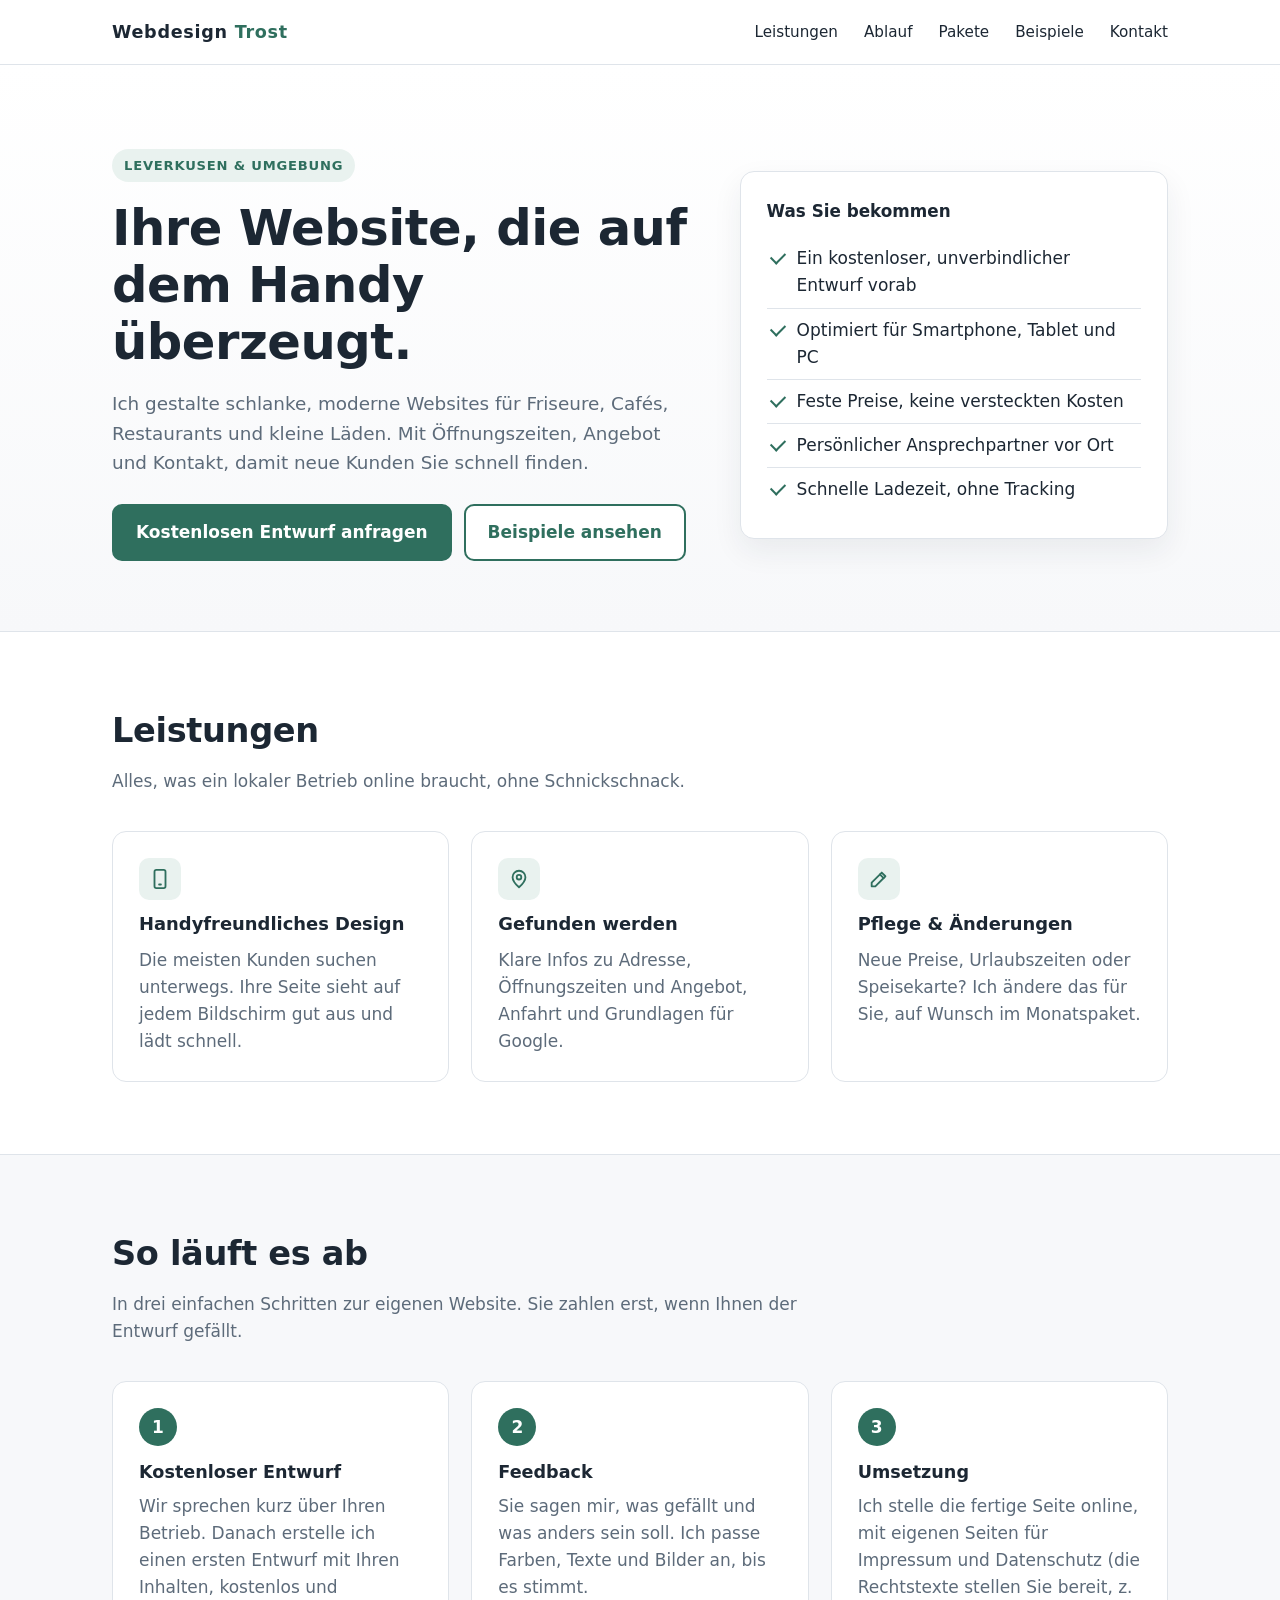
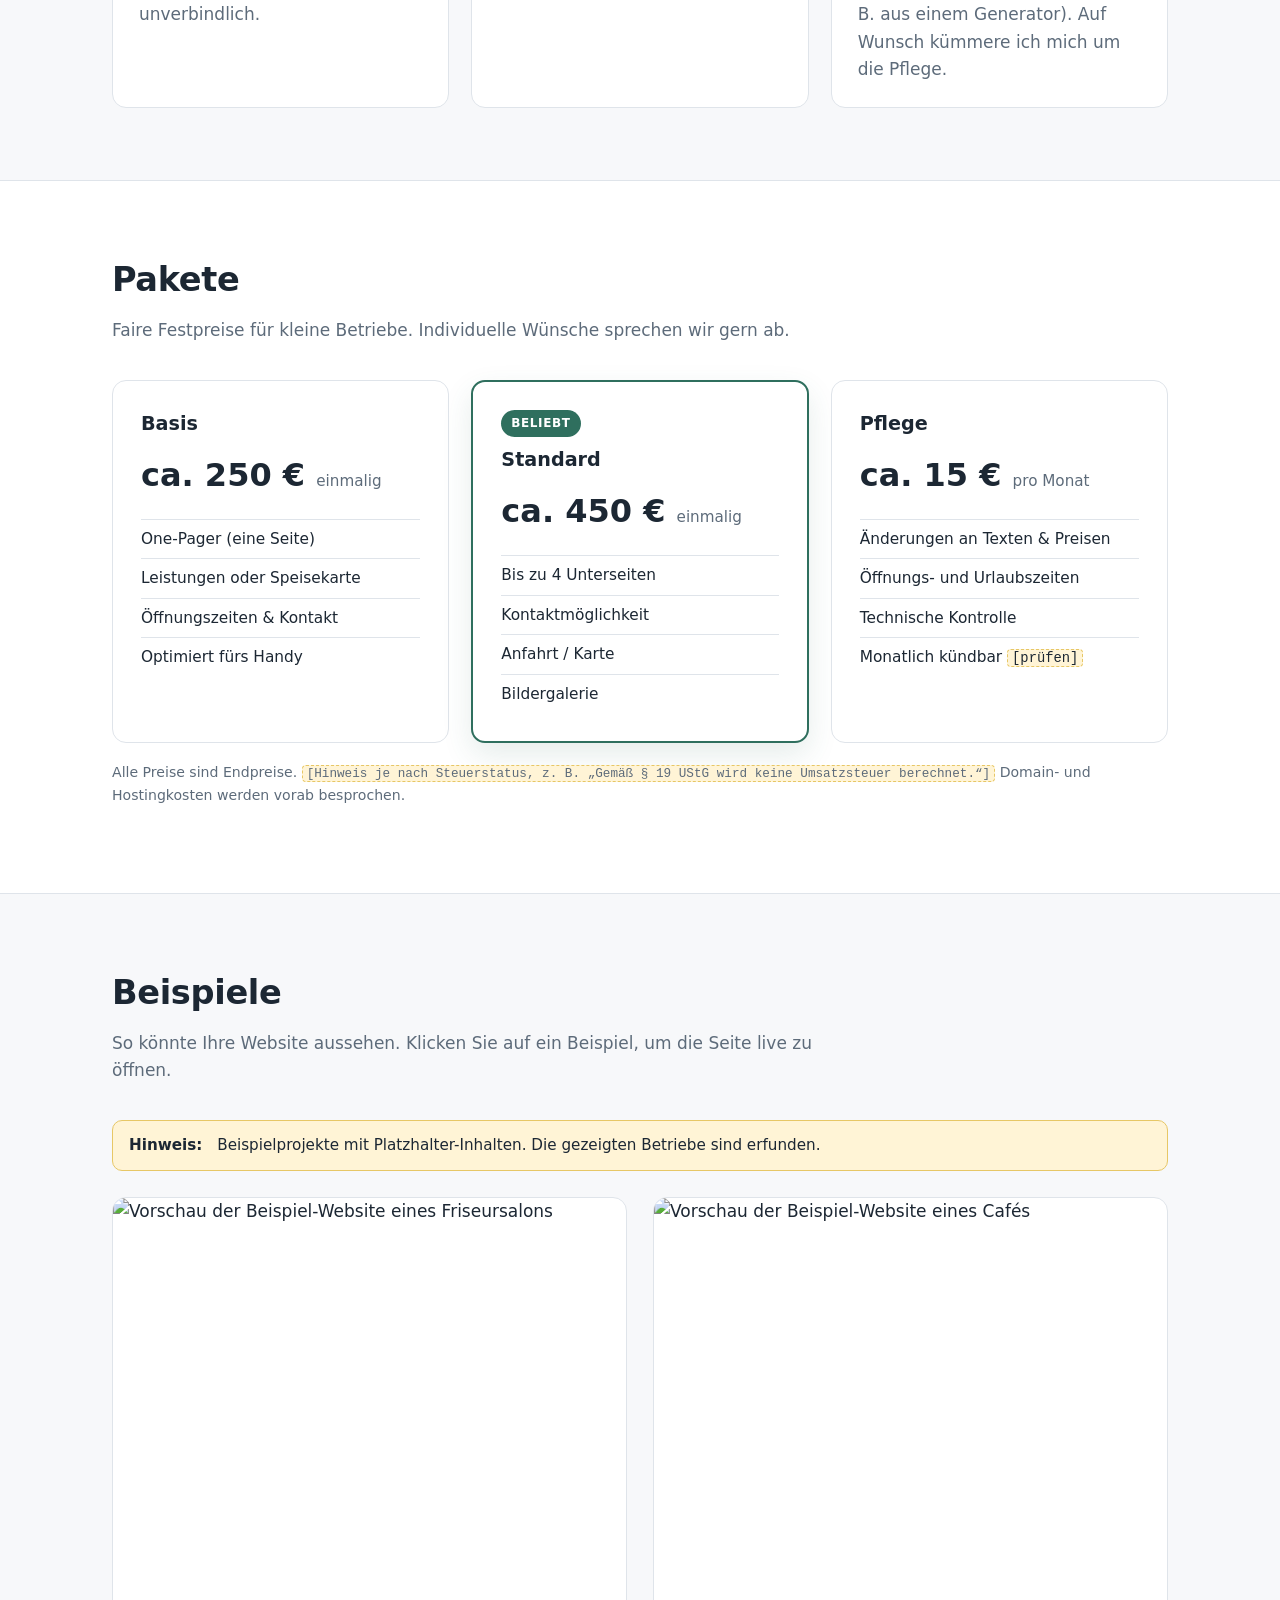
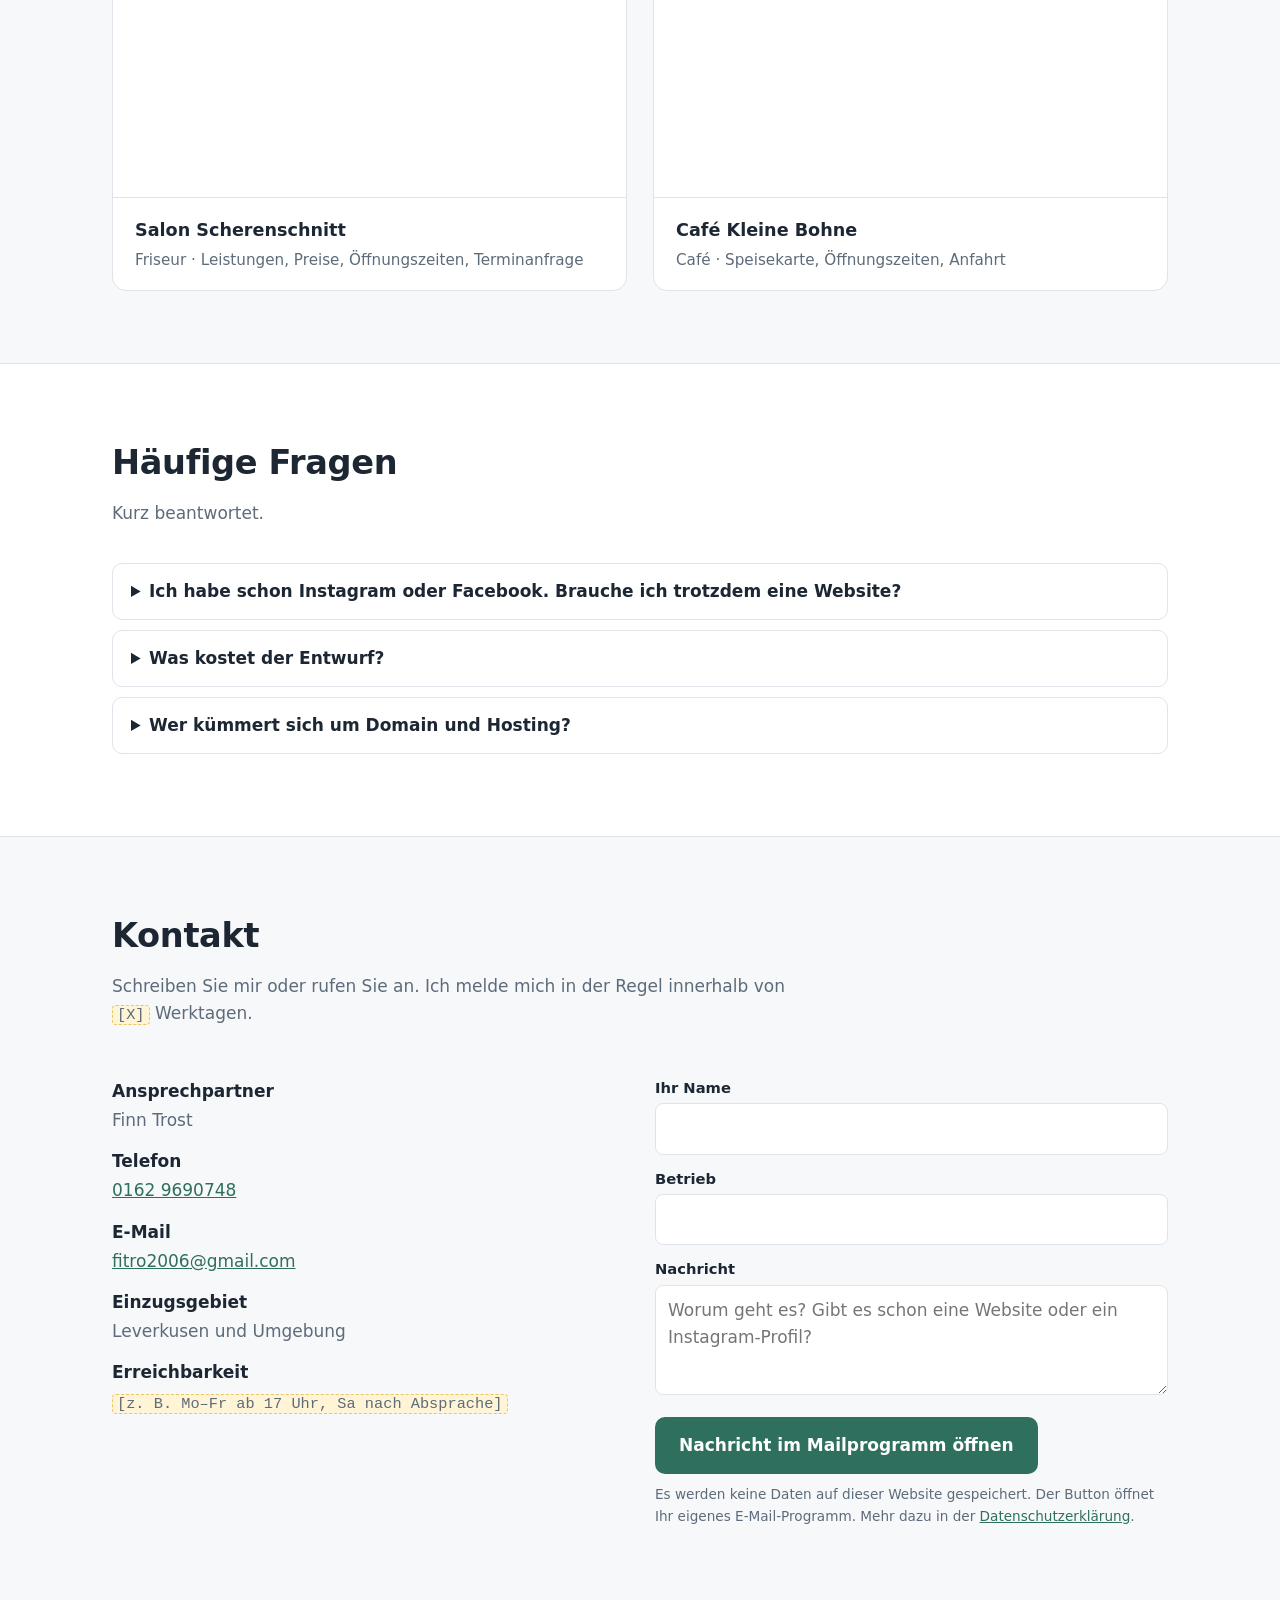
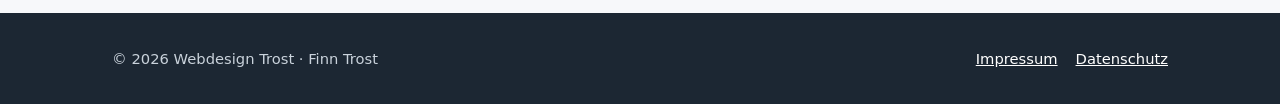
==== index.html @ ec388176 "Add files via upload" ====
<!doctype html>
<html lang="de">
<head>
<meta name="robots" content="noindex, nofollow">
<meta charset="utf-8">
<meta name="viewport" content="width=device-width,initial-scale=1">
<title>Webdesign Trost – Websites für lokale Betriebe in Leverkusen</title>
<meta name="description" content="Moderne, handyfreundliche Websites für Friseure, Cafés, Restaurants und kleine Läden in Leverkusen und Umgebung. Kostenloser Entwurf, faire Festpreise.">
<link rel="stylesheet" href="style.css">
<link rel="icon" href="data:image/svg+xml,%3Csvg xmlns='http://www.w3.org/2000/svg' viewBox='0 0 32 32'%3E%3Crect width='32' height='32' rx='7' fill='%232f6f5e'/%3E%3Ctext x='16' y='22' font-size='17' text-anchor='middle' fill='white' font-family='Arial' font-weight='700'%3EWT%3C/text%3E%3C/svg%3E">
</head>
<body>
<header class="top">
  <div class="wrap nav">
    <a class="logo" href="#start">Webdesign <span>Trost</span></a>
    <button class="burger" aria-label="Menü öffnen" aria-expanded="false">☰</button>
    <ul>
      <li><a href="#leistungen">Leistungen</a></li>
      <li><a href="#ablauf">Ablauf</a></li>
      <li><a href="#pakete">Pakete</a></li>
      <li><a href="#beispiele">Beispiele</a></li>
      <li><a href="#kontakt">Kontakt</a></li>
    </ul>
  </div>
</header>

<main id="start">
<section class="hero">
  <div class="wrap hero-grid">
    <div>
      <span class="eyebrow">Leverkusen &amp; Umgebung</span>
      <h1>Ihre Website, die auf dem Handy überzeugt.</h1>
      <p class="lead">Ich gestalte schlanke, moderne Websites für Friseure, Cafés, Restaurants und kleine Läden. Mit Öffnungszeiten, Angebot und Kontakt, damit neue Kunden Sie schnell finden.</p>
      <div class="btns">
        <a class="btn primary" href="#kontakt">Kostenlosen Entwurf anfragen</a>
        <a class="btn ghost" href="#beispiele">Beispiele ansehen</a>
      </div>
    </div>
    <div class="hero-card">
      <h3>Was Sie bekommen</h3>
      <ul class="checks">
        <li>Ein kostenloser, unverbindlicher Entwurf vorab</li>
        <li>Optimiert für Smartphone, Tablet und PC</li>
        <li>Feste Preise, keine versteckten Kosten</li>
        <li>Persönlicher Ansprechpartner vor Ort</li>
        <li>Schnelle Ladezeit, ohne Tracking</li>
      </ul>
    </div>
  </div>
</section>

<section id="leistungen" class="alt">
  <div class="wrap">
    <h2>Leistungen</h2>
    <p class="sub">Alles, was ein lokaler Betrieb online braucht, ohne Schnickschnack.</p>
    <div class="grid3">
      <div class="card">
        <div class="icon"><svg viewBox="0 0 24 24"><rect x="6" y="2" width="12" height="20" rx="2"/><path d="M11 18h2"/></svg></div>
        <h3>Handyfreundliches Design</h3>
        <p>Die meisten Kunden suchen unterwegs. Ihre Seite sieht auf jedem Bildschirm gut aus und lädt schnell.</p>
      </div>
      <div class="card">
        <div class="icon"><svg viewBox="0 0 24 24"><path d="M12 21s-7-6.2-7-11a7 7 0 0 1 14 0c0 4.8-7 11-7 11z"/><circle cx="12" cy="10" r="2.5"/></svg></div>
        <h3>Gefunden werden</h3>
        <p>Klare Infos zu Adresse, Öffnungszeiten und Angebot, Anfahrt und Grundlagen für Google.</p>
      </div>
      <div class="card">
        <div class="icon"><svg viewBox="0 0 24 24"><path d="M4 20h4L19 9l-4-4L4 16z"/><path d="M13 7l4 4"/></svg></div>
        <h3>Pflege &amp; Änderungen</h3>
        <p>Neue Preise, Urlaubszeiten oder Speisekarte? Ich ändere das für Sie, auf Wunsch im Monatspaket.</p>
      </div>
    </div>
  </div>
</section>

<section id="ablauf">
  <div class="wrap">
    <h2>So läuft es ab</h2>
    <p class="sub">In drei einfachen Schritten zur eigenen Website. Sie zahlen erst, wenn Ihnen der Entwurf gefällt.</p>
    <div class="steps">
      <div class="step"><h3>Kostenloser Entwurf</h3><p>Wir sprechen kurz über Ihren Betrieb. Danach erstelle ich einen ersten Entwurf mit Ihren Inhalten, kostenlos und unverbindlich.</p></div>
      <div class="step"><h3>Feedback</h3><p>Sie sagen mir, was gefällt und was anders sein soll. Ich passe Farben, Texte und Bilder an, bis es stimmt.</p></div>
      <div class="step"><h3>Umsetzung</h3><p>Ich stelle die fertige Seite online, mit eigenen Seiten für Impressum und Datenschutz (die Rechtstexte stellen Sie bereit, z. B. aus einem Generator). Auf Wunsch kümmere ich mich um die Pflege.</p></div>
    </div>
  </div>
</section>

<section id="pakete" class="alt">
  <div class="wrap">
    <h2>Pakete</h2>
    <p class="sub">Faire Festpreise für kleine Betriebe. Individuelle Wünsche sprechen wir gern ab.</p>
    <div class="prices">
      <div class="price">
        <h3>Basis</h3>
        <div class="amount">ca. 250 € <small>einmalig</small></div>
        <ul>
          <li>One-Pager (eine Seite)</li>
          <li>Leistungen oder Speisekarte</li>
          <li>Öffnungszeiten &amp; Kontakt</li>
          <li>Optimiert fürs Handy</li>
        </ul>
      </div>
      <div class="price feat">
        <span class="tag">Beliebt</span>
        <h3>Standard</h3>
        <div class="amount">ca. 450 € <small>einmalig</small></div>
        <ul>
          <li>Bis zu 4 Unterseiten</li>
          <li>Kontaktmöglichkeit</li>
          <li>Anfahrt / Karte</li>
          <li>Bildergalerie</li>
        </ul>
      </div>
      <div class="price">
        <h3>Pflege</h3>
        <div class="amount">ca. 15 € <small>pro Monat</small></div>
        <ul>
          <li>Änderungen an Texten &amp; Preisen</li>
          <li>Öffnungs- und Urlaubszeiten</li>
          <li>Technische Kontrolle</li>
          <li>Monatlich kündbar <span class="ph">[prüfen]</span></li>
        </ul>
      </div>
    </div>
    <p class="note">Alle Preise sind Endpreise. <span class="ph">[Hinweis je nach Steuerstatus, z. B. „Gemäß § 19 UStG wird keine Umsatzsteuer berechnet.“]</span> Domain- und Hostingkosten werden vorab besprochen.</p>
  </div>
</section>

<section id="beispiele">
  <div class="wrap">
    <h2>Beispiele</h2>
    <p class="sub">So könnte Ihre Website aussehen. Klicken Sie auf ein Beispiel, um die Seite live zu öffnen.</p>
    <div class="disclaimer"><strong>Hinweis:</strong>&nbsp;Beispielprojekte mit Platzhalter-Inhalten. Die gezeigten Betriebe sind erfunden.</div>
    <div class="pf">
      <a class="item" href="https://finnthefirst06.github.io/web-demos/friseur/" target="_blank" rel="noopener">
        <img src="img/friseur.jpg" alt="Vorschau der Beispiel-Website eines Friseursalons" loading="lazy" width="960" height="600">
        <div class="meta"><h3>Salon Scherenschnitt</h3><p>Friseur · Leistungen, Preise, Öffnungszeiten, Terminanfrage</p></div>
      </a>
      <a class="item" href="https://finnthefirst06.github.io/web-demos/cafe/" target="_blank" rel="noopener">
        <img src="img/cafe.jpg" alt="Vorschau der Beispiel-Website eines Cafés" loading="lazy" width="960" height="600">
        <div class="meta"><h3>Café Kleine Bohne</h3><p>Café · Speisekarte, Öffnungszeiten, Anfahrt</p></div>
      </a>
    </div>
  </div>
</section>

<section class="alt">
  <div class="wrap">
    <h2>Häufige Fragen</h2>
    <p class="sub">Kurz beantwortet.</p>
    <details><summary>Ich habe schon Instagram oder Facebook. Brauche ich trotzdem eine Website?</summary><p>Social Media ist super für Bilder und Neuigkeiten. Eine Website ist Ihre feste Adresse: Sie wird bei Google gefunden, braucht kein Konto zum Ansehen und zeigt die wichtigsten Infos auf einen Blick.</p></details>
    <details><summary>Was kostet der Entwurf?</summary><p>Nichts. Erst wenn Ihnen der Entwurf gefällt und Sie die Umsetzung möchten, wird das vereinbarte Paket fällig.</p></details>
    <details><summary>Wer kümmert sich um Domain und Hosting?</summary><p>Ich berate Sie dazu und richte alles ein. Die laufenden Kosten für Domain und Hosting besprechen wir vorher transparent.</p></details>
  </div>
</section>

<section id="kontakt">
  <div class="wrap">
    <h2>Kontakt</h2>
    <p class="sub">Schreiben Sie mir oder rufen Sie an. Ich melde mich in der Regel innerhalb von <span class="ph">[X]</span> Werktagen.</p>
    <div class="contact">
      <dl>
        <dt>Ansprechpartner</dt><dd>Finn Trost</dd>
        <dt>Telefon</dt><dd><a href="tel:+491629690748">0162 9690748</a></dd>
        <dt>E-Mail</dt><dd><a href="mailto:fitro2006@gmail.com">fitro2006@gmail.com</a></dd>
        <dt>Einzugsgebiet</dt><dd>Leverkusen und Umgebung</dd>
        <dt>Erreichbarkeit</dt><dd><span class="ph">[z. B. Mo–Fr ab 17 Uhr, Sa nach Absprache]</span></dd>
      </dl>
      <form id="kontaktformular" data-mail="fitro2006@gmail.com">
        <label for="f-name">Ihr Name</label><input id="f-name" name="name" required>
        <label for="f-betrieb">Betrieb</label><input id="f-betrieb" name="betrieb" required>
        <label for="f-text">Nachricht</label><textarea id="f-text" name="nachricht" required placeholder="Worum geht es? Gibt es schon eine Website oder ein Instagram-Profil?"></textarea>
        <button class="btn primary" type="submit">Nachricht im Mailprogramm öffnen</button>
        <p class="formhint">Es werden keine Daten auf dieser Website gespeichert. Der Button öffnet Ihr eigenes E-Mail-Programm. Mehr dazu in der <a href="datenschutz.html">Datenschutzerklärung</a>.</p>
      </form>
    </div>
  </div>
</section>
</main>

<footer>
  <div class="wrap">
    <div>© <span id="jahr">2026</span> Webdesign Trost · Finn Trost</div>
    <div><a href="impressum.html">Impressum</a><a href="datenschutz.html">Datenschutz</a></div>
  </div>
</footer>
<script src="main.js"></script>
</body>
</html>
---- style.css ----
:root{--ink:#1c2733;--muted:#5d6b7a;--line:#dfe4ea;--bg:#f7f8fa;--card:#fff;--accent:#2f6f5e;--accent-2:#e9f2ef;--warn:#fff4d6;--warn-b:#e7c766;--r:14px}
*{box-sizing:border-box}
html{scroll-behavior:smooth}
body{margin:0;font-family:system-ui,-apple-system,"Segoe UI",Roboto,"Helvetica Neue",Arial,sans-serif;color:var(--ink);background:var(--bg);line-height:1.6;font-size:17px}
img{max-width:100%;display:block}
a{color:var(--accent)}
.wrap{max-width:1100px;margin:0 auto;padding:0 22px}
.ph{background:var(--warn);border:1px dashed var(--warn-b);border-radius:4px;padding:0 4px;font-family:ui-monospace,Menlo,Consolas,monospace;font-size:.9em}
/* header */
header.top{position:sticky;top:0;z-index:20;background:rgba(255,255,255,.94);backdrop-filter:blur(8px);border-bottom:1px solid var(--line)}
.nav{display:flex;align-items:center;justify-content:space-between;height:64px}
.logo{font-weight:700;letter-spacing:.04em;color:var(--ink);text-decoration:none;font-size:1.1rem}
.logo span{color:var(--accent)}
.nav ul{display:flex;gap:26px;list-style:none;margin:0;padding:0}
.nav ul a{color:var(--ink);text-decoration:none;font-size:.95rem}
.nav ul a:hover{color:var(--accent)}
.burger{display:none;background:none;border:1px solid var(--line);border-radius:8px;padding:8px 10px;font-size:1rem;cursor:pointer}
/* hero */
.hero{padding:84px 0 70px;background:linear-gradient(180deg,#fff 0%,var(--bg) 100%)}
.hero-grid{display:grid;grid-template-columns:1.15fr .85fr;gap:48px;align-items:center}
.eyebrow{display:inline-block;background:var(--accent-2);color:var(--accent);font-weight:600;font-size:.82rem;letter-spacing:.06em;text-transform:uppercase;padding:6px 12px;border-radius:999px}
h1{font-size:clamp(2rem,4.4vw,3.1rem);line-height:1.15;margin:18px 0 16px;letter-spacing:-.01em}
.lead{font-size:1.15rem;color:var(--muted);max-width:36em}
.btns{display:flex;gap:12px;flex-wrap:wrap;margin-top:26px}
.btn{display:inline-block;padding:13px 22px;border-radius:10px;text-decoration:none;font-weight:600;border:2px solid var(--accent)}
.btn.primary{background:var(--accent);color:#fff}
.btn.ghost{color:var(--accent);background:#fff}
.btn:hover{filter:brightness(1.07)}
.hero-card{background:var(--card);border:1px solid var(--line);border-radius:var(--r);padding:26px;box-shadow:0 12px 30px rgba(28,39,51,.07)}
.hero-card h3{margin:0 0 12px;font-size:1.05rem}
.checks{list-style:none;margin:0;padding:0}
.checks li{padding:8px 0 8px 30px;position:relative;border-bottom:1px solid var(--line)}
.checks li:last-child{border:0}
.checks li::before{content:"";position:absolute;left:4px;top:15px;width:12px;height:7px;border-left:2.5px solid var(--accent);border-bottom:2.5px solid var(--accent);transform:rotate(-45deg)}
/* sections */
section{padding:72px 0}
section.alt{background:#fff;border-top:1px solid var(--line);border-bottom:1px solid var(--line)}
h2{font-size:clamp(1.6rem,3vw,2.1rem);margin:0 0 10px;letter-spacing:-.01em}
.sub{color:var(--muted);margin:0 0 36px;max-width:42em}
.grid3{display:grid;grid-template-columns:repeat(3,1fr);gap:22px}
.card{background:var(--card);border:1px solid var(--line);border-radius:var(--r);padding:26px}
.card h3{margin:10px 0 8px;font-size:1.12rem}
.card p{margin:0;color:var(--muted)}
.icon{width:42px;height:42px;border-radius:10px;background:var(--accent-2);display:grid;place-items:center}
.icon svg{width:22px;height:22px;stroke:var(--accent);fill:none;stroke-width:2;stroke-linecap:round;stroke-linejoin:round}
/* steps */
.steps{display:grid;grid-template-columns:repeat(3,1fr);gap:22px;counter-reset:s}
.step{position:relative;background:var(--card);border:1px solid var(--line);border-radius:var(--r);padding:26px 26px 24px}
.step::before{counter-increment:s;content:counter(s);display:grid;place-items:center;width:38px;height:38px;border-radius:50%;background:var(--accent);color:#fff;font-weight:700;margin-bottom:12px}
.step h3{margin:0 0 6px;font-size:1.1rem}
.step p{margin:0;color:var(--muted)}
/* pricing */
.prices{display:grid;grid-template-columns:repeat(3,1fr);gap:22px;align-items:stretch}
.price{background:var(--card);border:1px solid var(--line);border-radius:var(--r);padding:28px;display:flex;flex-direction:column}
.price.feat{border:2px solid var(--accent);box-shadow:0 12px 30px rgba(47,111,94,.12)}
.tag{align-self:flex-start;background:var(--accent);color:#fff;font-size:.75rem;font-weight:700;letter-spacing:.05em;text-transform:uppercase;padding:4px 10px;border-radius:999px;margin-bottom:8px}
.price h3{margin:0;font-size:1.2rem}
.amount{font-size:2rem;font-weight:700;margin:10px 0 2px}
.amount small{font-size:.95rem;font-weight:500;color:var(--muted)}
.price ul{list-style:none;padding:0;margin:16px 0 0;flex:1}
.price li{padding:7px 0;border-top:1px solid var(--line);font-size:.96rem}
.note{font-size:.88rem;color:var(--muted);margin-top:18px}
/* portfolio */
.pf{display:grid;grid-template-columns:repeat(2,1fr);gap:26px}
.pf a.item{display:block;text-decoration:none;color:inherit;background:var(--card);border:1px solid var(--line);border-radius:var(--r);overflow:hidden;transition:transform .15s,box-shadow .15s}
.pf a.item:hover{transform:translateY(-3px);box-shadow:0 14px 30px rgba(28,39,51,.1)}
.pf img{aspect-ratio:16/10;object-fit:cover;object-position:left top;width:100%;border-bottom:1px solid var(--line)}
.pf .meta{padding:18px 22px}
.pf .meta h3{margin:0 0 4px;font-size:1.1rem}
.pf .meta p{margin:0;color:var(--muted);font-size:.95rem}
.disclaimer{display:flex;gap:10px;align-items:flex-start;background:var(--warn);border:1px solid var(--warn-b);border-radius:10px;padding:12px 16px;margin-bottom:26px;font-size:.95rem}
/* contact */
.contact{display:grid;grid-template-columns:1fr 1fr;gap:30px}
.contact dl{margin:0}
.contact dt{font-weight:600;margin-top:14px}
.contact dd{margin:2px 0 0;color:var(--muted)}
form label{display:block;font-weight:600;font-size:.92rem;margin:12px 0 4px}
form input,form textarea{width:100%;padding:11px 12px;border:1px solid var(--line);border-radius:8px;font:inherit;background:#fff}
form textarea{min-height:110px;resize:vertical}
form button{margin-top:14px;cursor:pointer;font:inherit}
.formhint{font-size:.85rem;color:var(--muted);margin-top:10px}
/* faq */
details{background:var(--card);border:1px solid var(--line);border-radius:10px;padding:14px 18px;margin-bottom:10px}
summary{cursor:pointer;font-weight:600}
details p{margin:10px 0 0;color:var(--muted)}
/* footer */
footer{background:var(--ink);color:#c9d2db;padding:34px 0;font-size:.92rem}
footer .wrap{display:flex;justify-content:space-between;gap:16px;flex-wrap:wrap}
footer a{color:#fff;margin-left:18px}
/* legal pages */
.legal{max-width:780px;margin:0 auto;padding:48px 22px 70px}
.legal h1{font-size:2rem}
.legal h2{font-size:1.25rem;margin-top:32px}
.draft{background:var(--warn);border:1px solid var(--warn-b);border-radius:10px;padding:14px 18px}
/* responsive */
@media (max-width:900px){
 .hero-grid,.contact{grid-template-columns:1fr}
 .grid3,.steps,.prices{grid-template-columns:1fr}
 .pf{grid-template-columns:1fr}
 .hero{padding:52px 0 46px}
 section{padding:54px 0}
}
@media (max-width:760px){
 .burger{display:block}
 .nav ul{display:none;position:absolute;top:64px;left:0;right:0;background:#fff;flex-direction:column;gap:0;border-bottom:1px solid var(--line)}
 .nav ul.open{display:flex}
 .nav ul li a{display:block;padding:14px 22px;border-top:1px solid var(--line)}
 body{font-size:16px}
 footer a{margin:0 18px 0 0}
}
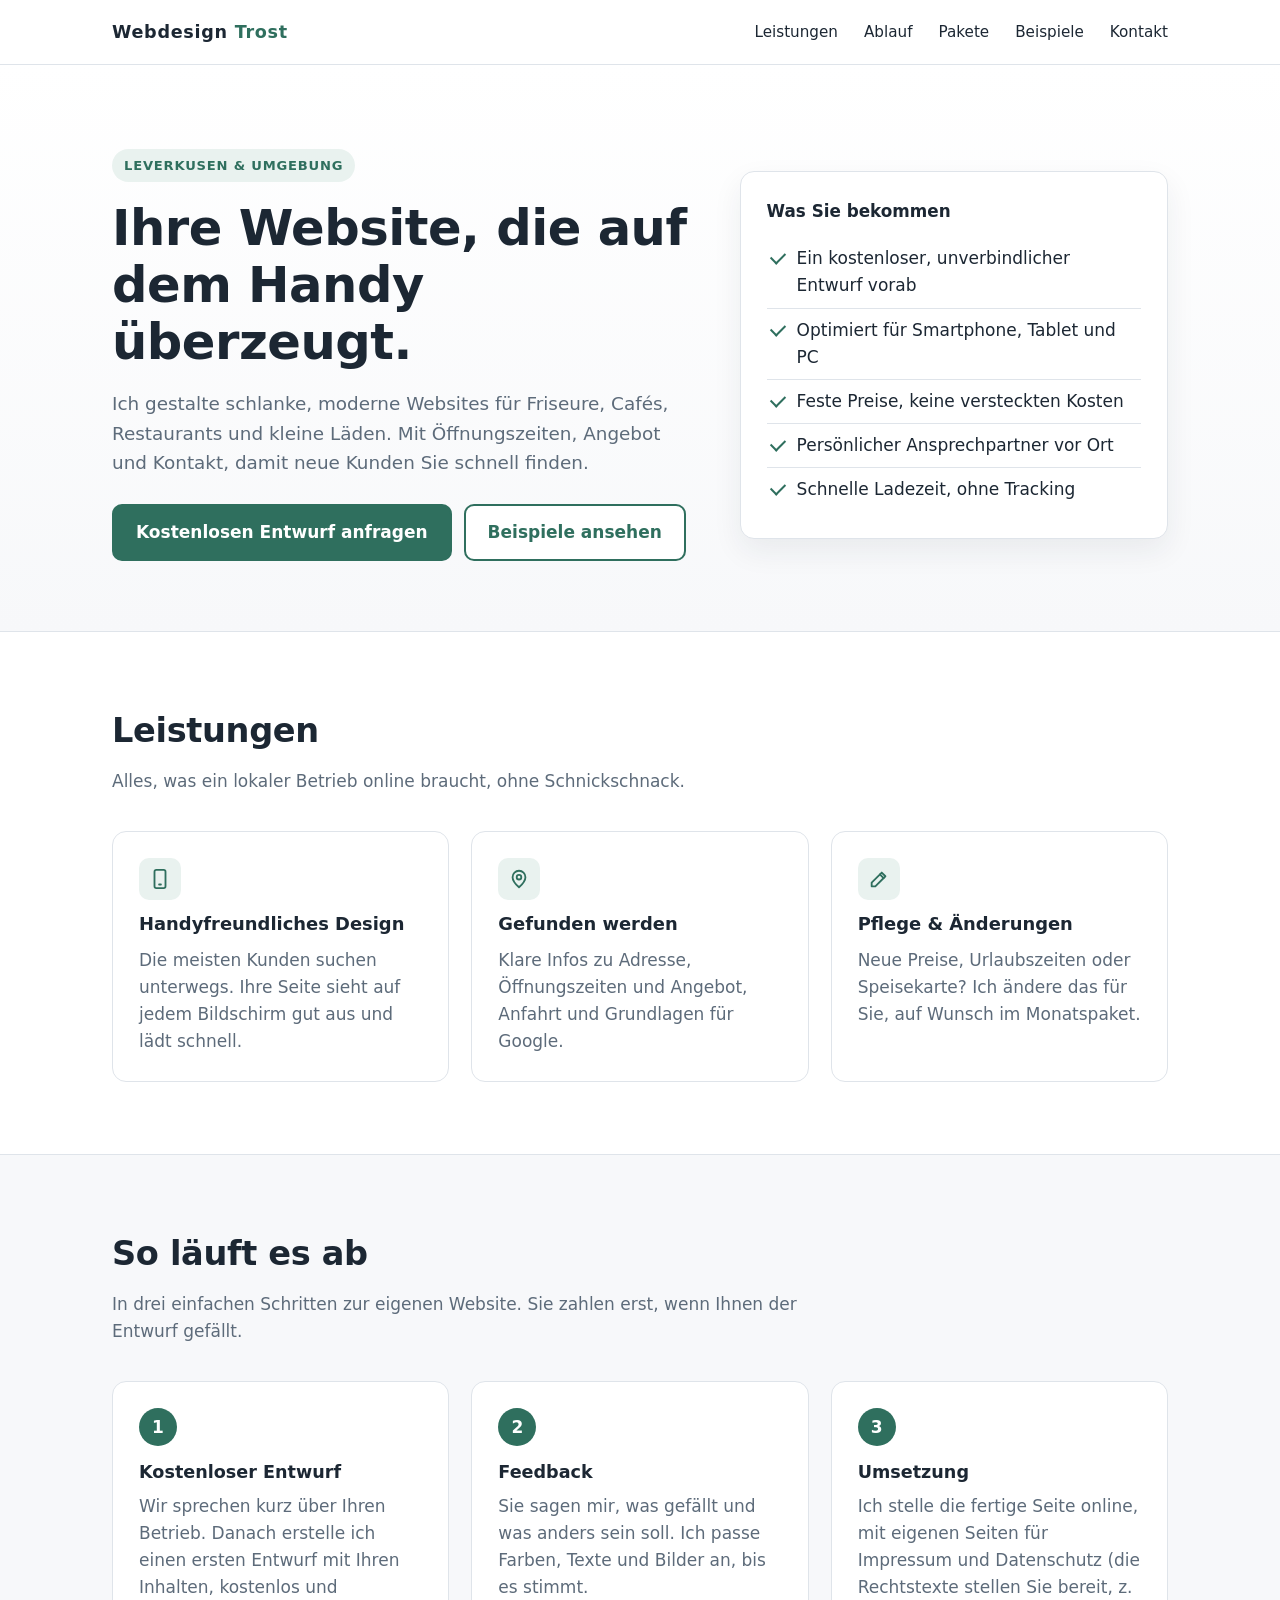
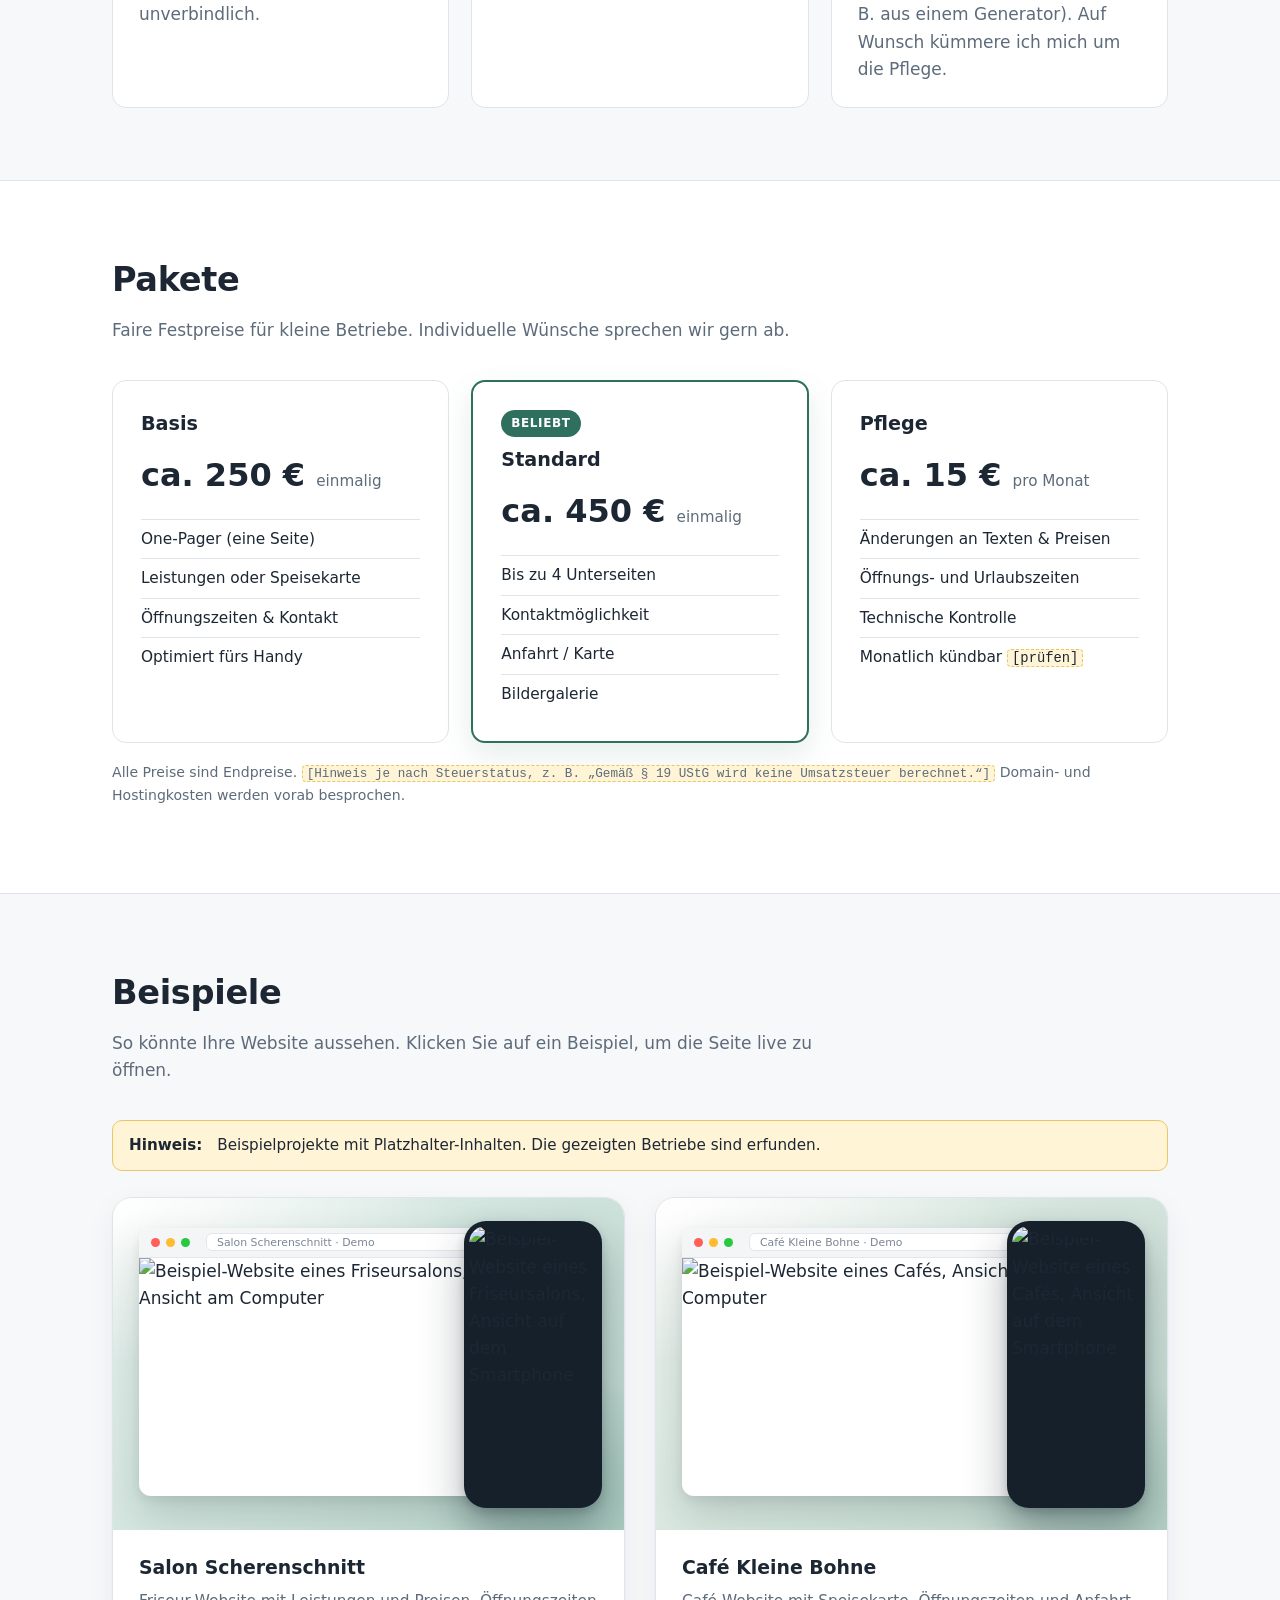
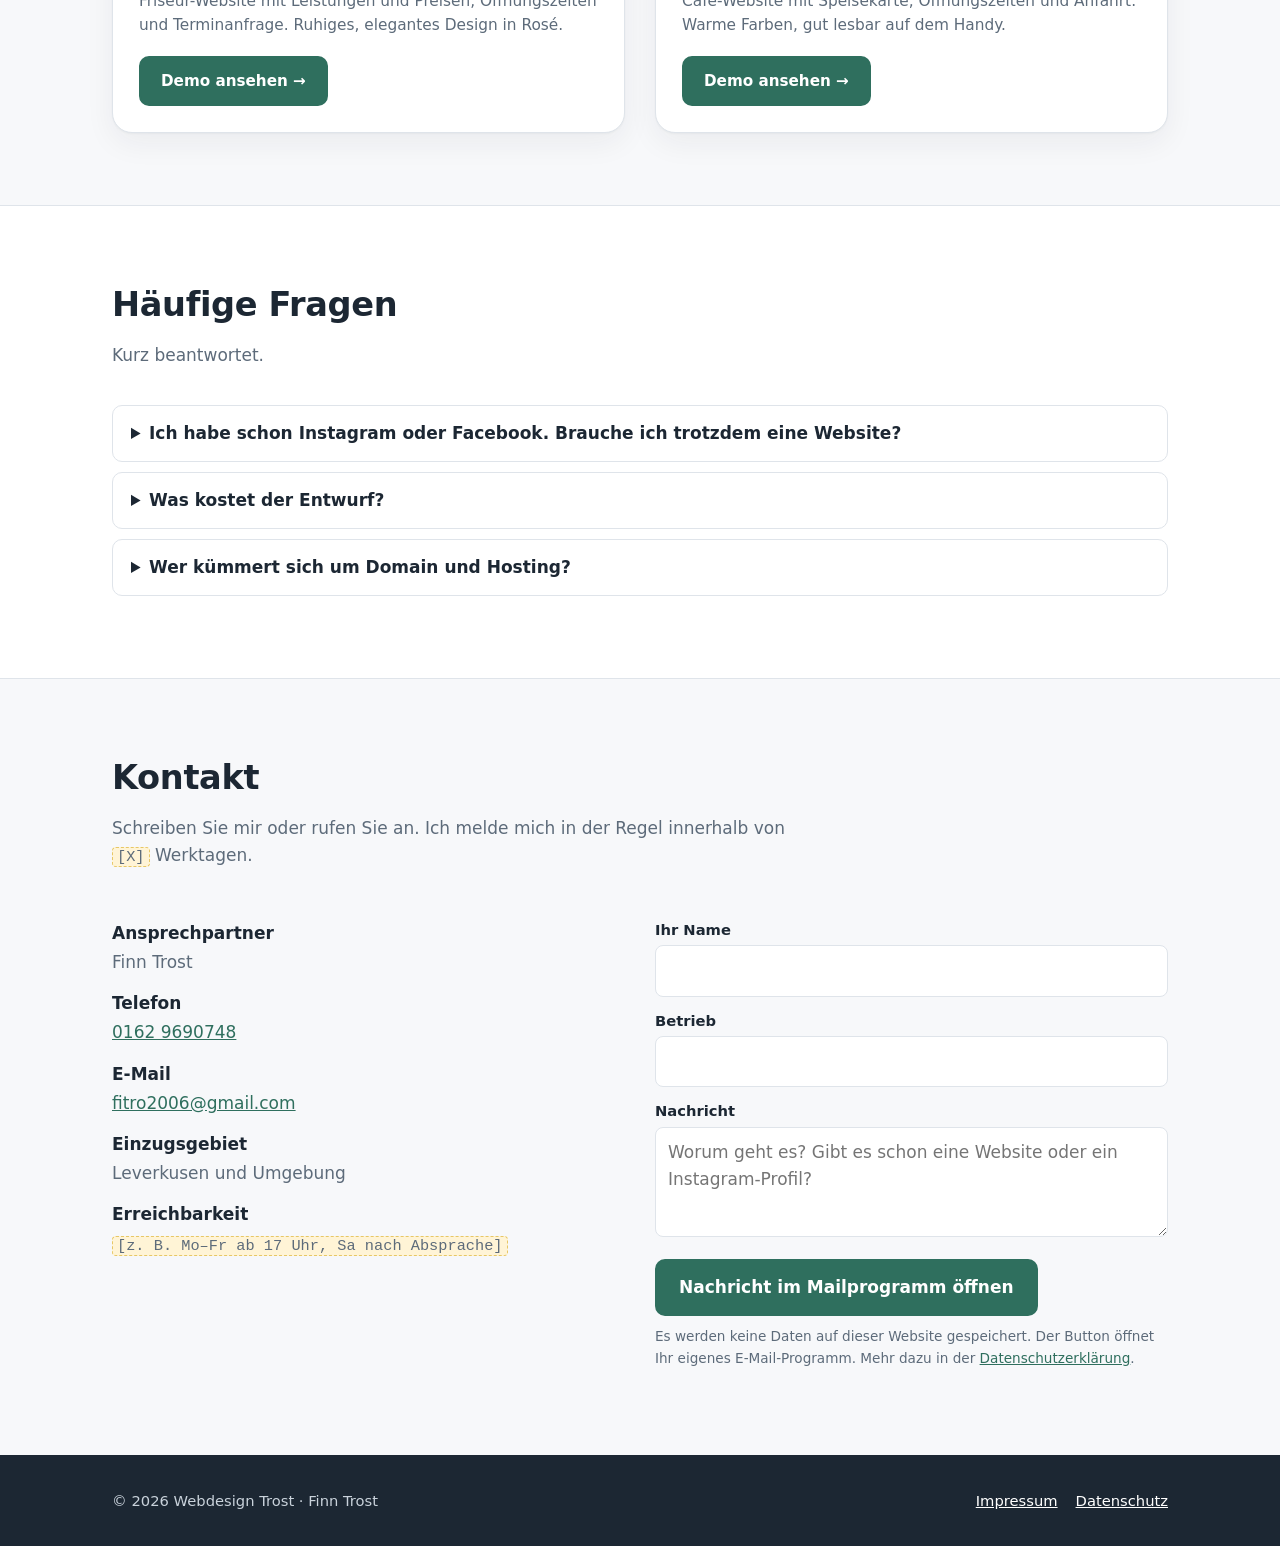
==== commit e465a0c4: "Portfolio-Vorschauen überarbeitet" ====
--- a/index.html
+++ b/index.html
@@ -1,9 +1,9 @@
 <!doctype html>
 <html lang="de">
 <head>
-<meta name="robots" content="noindex, nofollow">
 <meta charset="utf-8">
 <meta name="viewport" content="width=device-width,initial-scale=1">
+<meta name="robots" content="noindex, nofollow">
 <title>Webdesign Trost – Websites für lokale Betriebe in Leverkusen</title>
 <meta name="description" content="Moderne, handyfreundliche Websites für Friseure, Cafés, Restaurants und kleine Läden in Leverkusen und Umgebung. Kostenloser Entwurf, faire Festpreise.">
 <link rel="stylesheet" href="style.css">
@@ -132,14 +132,50 @@
     <p class="sub">So könnte Ihre Website aussehen. Klicken Sie auf ein Beispiel, um die Seite live zu öffnen.</p>
     <div class="disclaimer"><strong>Hinweis:</strong>&nbsp;Beispielprojekte mit Platzhalter-Inhalten. Die gezeigten Betriebe sind erfunden.</div>
     <div class="pf">
-      <a class="item" href="https://finnthefirst06.github.io/web-demos/friseur/" target="_blank" rel="noopener">
-        <img src="img/friseur.jpg" alt="Vorschau der Beispiel-Website eines Friseursalons" loading="lazy" width="960" height="600">
-        <div class="meta"><h3>Salon Scherenschnitt</h3><p>Friseur · Leistungen, Preise, Öffnungszeiten, Terminanfrage</p></div>
-      </a>
-      <a class="item" href="https://finnthefirst06.github.io/web-demos/cafe/" target="_blank" rel="noopener">
-        <img src="img/cafe.jpg" alt="Vorschau der Beispiel-Website eines Cafés" loading="lazy" width="960" height="600">
-        <div class="meta"><h3>Café Kleine Bohne</h3><p>Café · Speisekarte, Öffnungszeiten, Anfahrt</p></div>
-      </a>
+      <article class="pf-card">
+        <a class="mock friseur" href="https://finnthefirst06.github.io/web-demos/friseur/" target="_blank" rel="noopener" aria-label="Salon Scherenschnitt: Demo-Website öffnen (neuer Tab)">
+          <div class="browser">
+            <div class="bar" aria-hidden="true"><i></i><i></i><i></i><span class="url">Salon Scherenschnitt · Demo</span></div>
+            <picture>
+              <source srcset="img/friseur-desktop.webp" type="image/webp">
+              <img src="img/friseur-desktop.jpg" alt="Beispiel-Website eines Friseursalons, Ansicht am Computer" loading="lazy" decoding="async" width="1600" height="1000">
+            </picture>
+          </div>
+          <div class="phone">
+            <picture>
+              <source srcset="img/friseur-mobile.webp" type="image/webp">
+              <img src="img/friseur-mobile.jpg" alt="Beispiel-Website eines Friseursalons, Ansicht auf dem Smartphone" loading="lazy" decoding="async" width="585" height="1266">
+            </picture>
+          </div>
+        </a>
+        <div class="pf-meta">
+          <h3>Salon Scherenschnitt</h3>
+          <p>Friseur-Website mit Leistungen und Preisen, Öffnungszeiten und Terminanfrage. Ruhiges, elegantes Design in Rosé.</p>
+          <a class="btn primary" href="https://finnthefirst06.github.io/web-demos/friseur/" target="_blank" rel="noopener">Demo ansehen <span aria-hidden="true">→</span></a>
+        </div>
+      </article>
+      <article class="pf-card">
+        <a class="mock cafe" href="https://finnthefirst06.github.io/web-demos/cafe/" target="_blank" rel="noopener" aria-label="Café Kleine Bohne: Demo-Website öffnen (neuer Tab)">
+          <div class="browser">
+            <div class="bar" aria-hidden="true"><i></i><i></i><i></i><span class="url">Café Kleine Bohne · Demo</span></div>
+            <picture>
+              <source srcset="img/cafe-desktop.webp" type="image/webp">
+              <img src="img/cafe-desktop.jpg" alt="Beispiel-Website eines Cafés, Ansicht am Computer" loading="lazy" decoding="async" width="1600" height="1000">
+            </picture>
+          </div>
+          <div class="phone">
+            <picture>
+              <source srcset="img/cafe-mobile.webp" type="image/webp">
+              <img src="img/cafe-mobile.jpg" alt="Beispiel-Website eines Cafés, Ansicht auf dem Smartphone" loading="lazy" decoding="async" width="585" height="1266">
+            </picture>
+          </div>
+        </a>
+        <div class="pf-meta">
+          <h3>Café Kleine Bohne</h3>
+          <p>Café-Website mit Speisekarte, Öffnungszeiten und Anfahrt. Warme Farben, gut lesbar auf dem Handy.</p>
+          <a class="btn primary" href="https://finnthefirst06.github.io/web-demos/cafe/" target="_blank" rel="noopener">Demo ansehen <span aria-hidden="true">→</span></a>
+        </div>
+      </article>
     </div>
   </div>
 </section>
--- a/style.css
+++ b/style.css
@@ -61,13 +61,46 @@
 .price li{padding:7px 0;border-top:1px solid var(--line);font-size:.96rem}
 .note{font-size:.88rem;color:var(--muted);margin-top:18px}
 /* portfolio */
-.pf{display:grid;grid-template-columns:repeat(2,1fr);gap:26px}
-.pf a.item{display:block;text-decoration:none;color:inherit;background:var(--card);border:1px solid var(--line);border-radius:var(--r);overflow:hidden;transition:transform .15s,box-shadow .15s}
-.pf a.item:hover{transform:translateY(-3px);box-shadow:0 14px 30px rgba(28,39,51,.1)}
-.pf img{aspect-ratio:16/10;object-fit:cover;object-position:left top;width:100%;border-bottom:1px solid var(--line)}
-.pf .meta{padding:18px 22px}
-.pf .meta h3{margin:0 0 4px;font-size:1.1rem}
-.pf .meta p{margin:0;color:var(--muted);font-size:.95rem}
+.pf{display:grid;grid-template-columns:repeat(2,minmax(0,1fr));gap:30px}
+.pf-card{display:flex;flex-direction:column;min-width:0;background:var(--card);border:1px solid var(--line);border-radius:20px;overflow:hidden;box-shadow:0 1px 2px rgba(28,39,51,.04),0 10px 30px rgba(28,39,51,.06);transition:transform .25s ease,box-shadow .25s ease}
+.pf-card:hover{transform:translateY(-4px);box-shadow:0 2px 4px rgba(28,39,51,.05),0 24px 50px rgba(28,39,51,.12)}
+.mock{position:relative;display:block;text-decoration:none;color:inherit;padding:30px 30px 34px 26px;background:radial-gradient(120% 90% at 0% 0%,#ffffff 0%,rgba(255,255,255,0) 55%),linear-gradient(135deg,#e9f2ef 0%,#cfe3dc 55%,#b7d4ca 100%);overflow:hidden;isolation:isolate}
+.mock::after{content:"";position:absolute;right:-60px;bottom:-80px;width:240px;height:240px;border-radius:50%;background:radial-gradient(circle,rgba(47,111,94,.22),rgba(47,111,94,0) 70%);z-index:-1}
+.mock.cafe{background:radial-gradient(120% 90% at 0% 0%,#ffffff 0%,rgba(255,255,255,0) 55%),linear-gradient(135deg,#eef3ef 0%,#d6e6df 50%,#c3dad0 100%)}
+.browser{width:84%;background:#fff;border-radius:12px;overflow:hidden;box-shadow:0 1px 0 rgba(255,255,255,.6) inset,0 18px 40px rgba(24,52,44,.18),0 4px 10px rgba(24,52,44,.08);transition:transform .35s ease}
+.bar{display:flex;align-items:center;gap:6px;height:30px;padding:0 12px;background:#f3f5f7;border-bottom:1px solid #e3e7ec}
+.bar i{flex:0 0 auto;width:9px;height:9px;border-radius:50%;background:#ff5f57}
+.bar i:nth-child(2){background:#febc2e}
+.bar i:nth-child(3){background:#28c840}
+.bar .url{flex:1;min-width:0;margin-left:10px;height:18px;line-height:18px;padding:0 10px;border-radius:6px;background:#fff;border:1px solid #e3e7ec;color:#7a8794;font-size:.68rem;white-space:nowrap;overflow:hidden;text-overflow:ellipsis}
+.browser img{width:100%;height:auto;aspect-ratio:16/10;object-fit:cover;object-position:top}
+.phone{position:absolute;right:22px;bottom:22px;width:27%;max-width:150px;padding:5px;background:#16202a;border-radius:22px;box-shadow:0 22px 44px rgba(16,28,36,.32),0 4px 10px rgba(16,28,36,.18);transition:transform .35s ease}
+.phone::before{content:"";position:absolute;top:9px;left:50%;transform:translateX(-50%);width:30%;height:7px;border-radius:999px;background:#16202a;z-index:2}
+.phone img{width:100%;height:auto;aspect-ratio:390/844;object-fit:cover;object-position:top;border-radius:17px}
+.pf-card:hover .browser{transform:translateY(-3px)}
+.pf-card:hover .phone{transform:translateY(-8px) rotate(-1.5deg)}
+.pf-meta{display:flex;flex-direction:column;align-items:flex-start;gap:6px;padding:22px 26px 26px;flex:1}
+.pf-meta h3{margin:0;font-size:1.18rem}
+.pf-meta p{margin:0 0 12px;color:var(--muted);font-size:.96rem}
+.pf-meta .btn{margin-top:auto;padding:11px 20px;font-size:.95rem}
+.pf-meta .btn span{display:inline-block;transition:transform .2s}
+.pf-meta .btn:hover span{transform:translateX(3px)}
+.mock:focus-visible,.pf-meta .btn:focus-visible{outline:3px solid var(--accent);outline-offset:3px}
+@media (max-width:520px){
+ .mock{padding:20px 18px 24px 16px}
+ .browser{width:86%;border-radius:9px}
+ .bar{height:22px;padding:0 8px;gap:4px}
+ .bar i{width:7px;height:7px}
+ .bar .url{display:none}
+ .phone{right:12px;bottom:14px;width:25%;padding:3px;border-radius:15px}
+ .phone::before{top:6px;height:5px}
+ .phone img{border-radius:12px}
+ .pf-meta{padding:18px 20px 22px}
+}
+@media (prefers-reduced-motion:reduce){
+ .pf-card,.browser,.phone,.pf-meta .btn span{transition:none}
+ .pf-card:hover,.pf-card:hover .browser,.pf-card:hover .phone{transform:none}
+}
 .disclaimer{display:flex;gap:10px;align-items:flex-start;background:var(--warn);border:1px solid var(--warn-b);border-radius:10px;padding:12px 16px;margin-bottom:26px;font-size:.95rem}
 /* contact */
 .contact{display:grid;grid-template-columns:1fr 1fr;gap:30px}
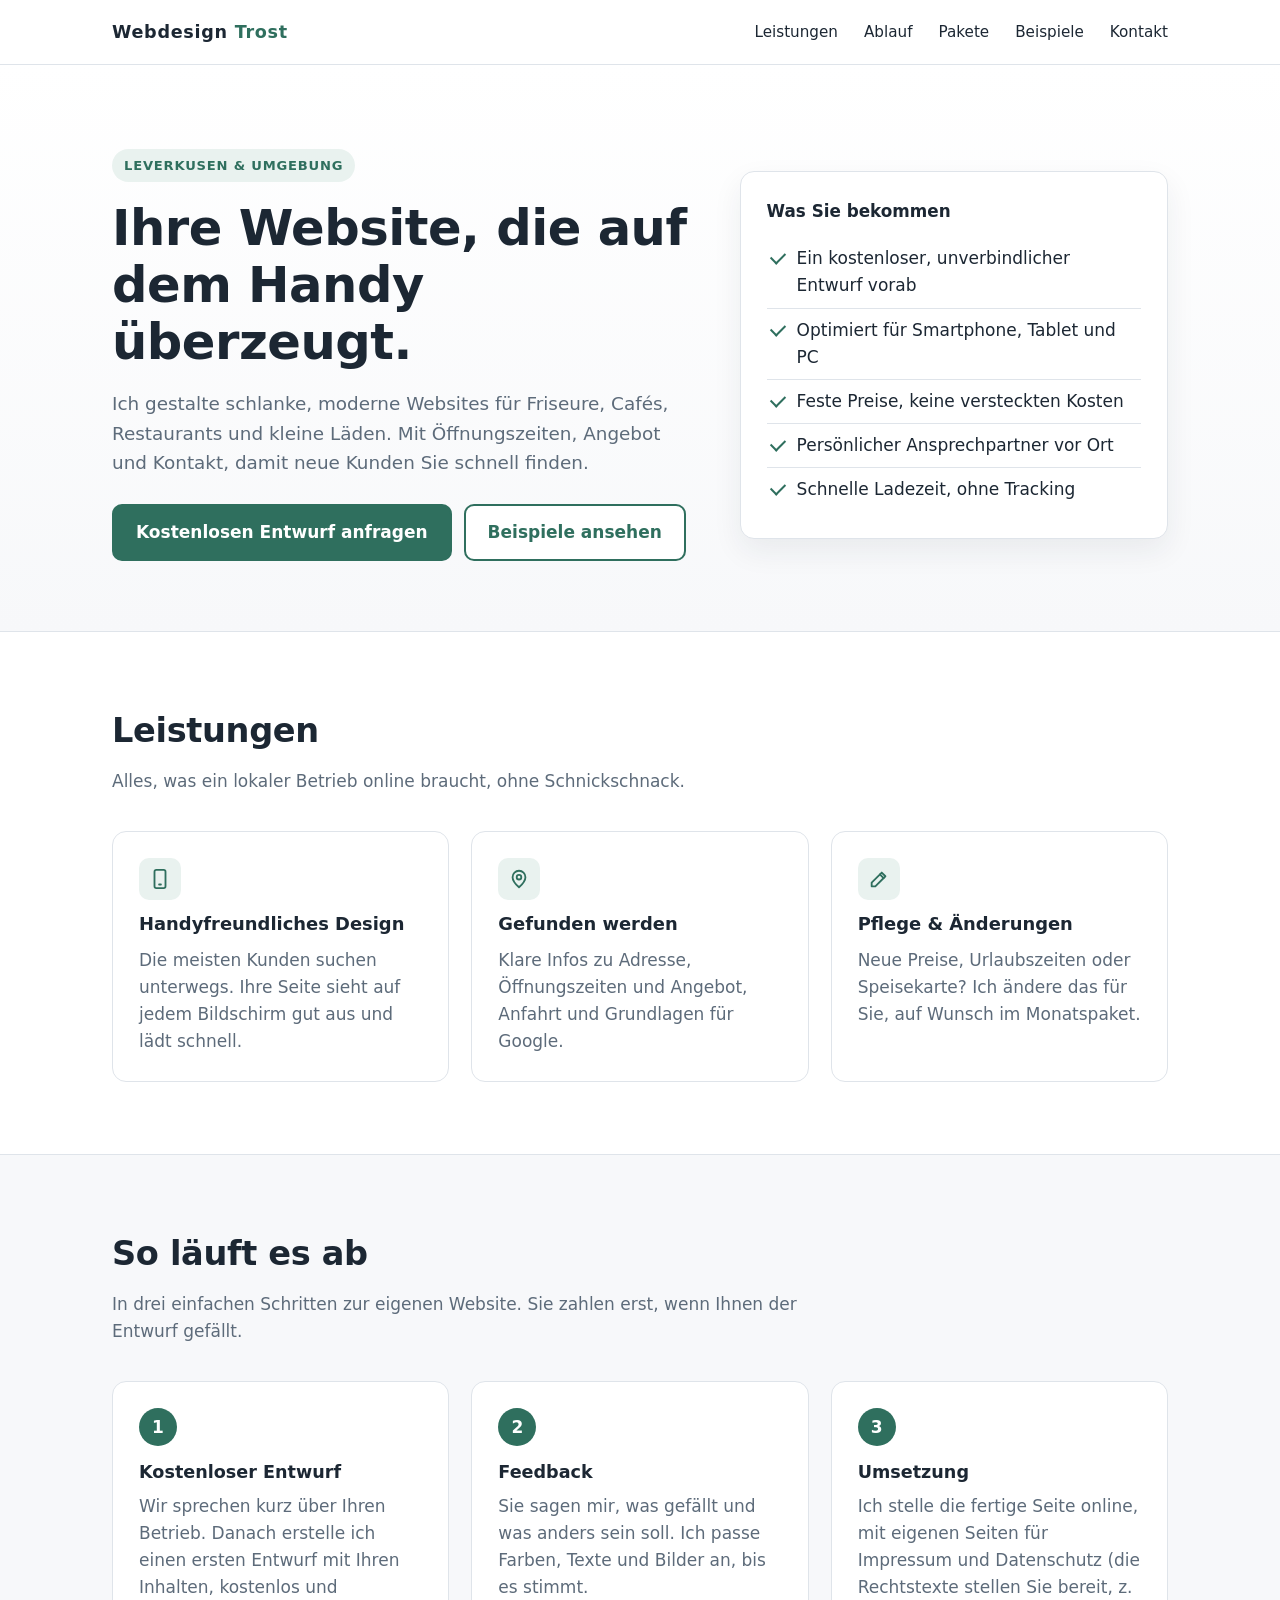
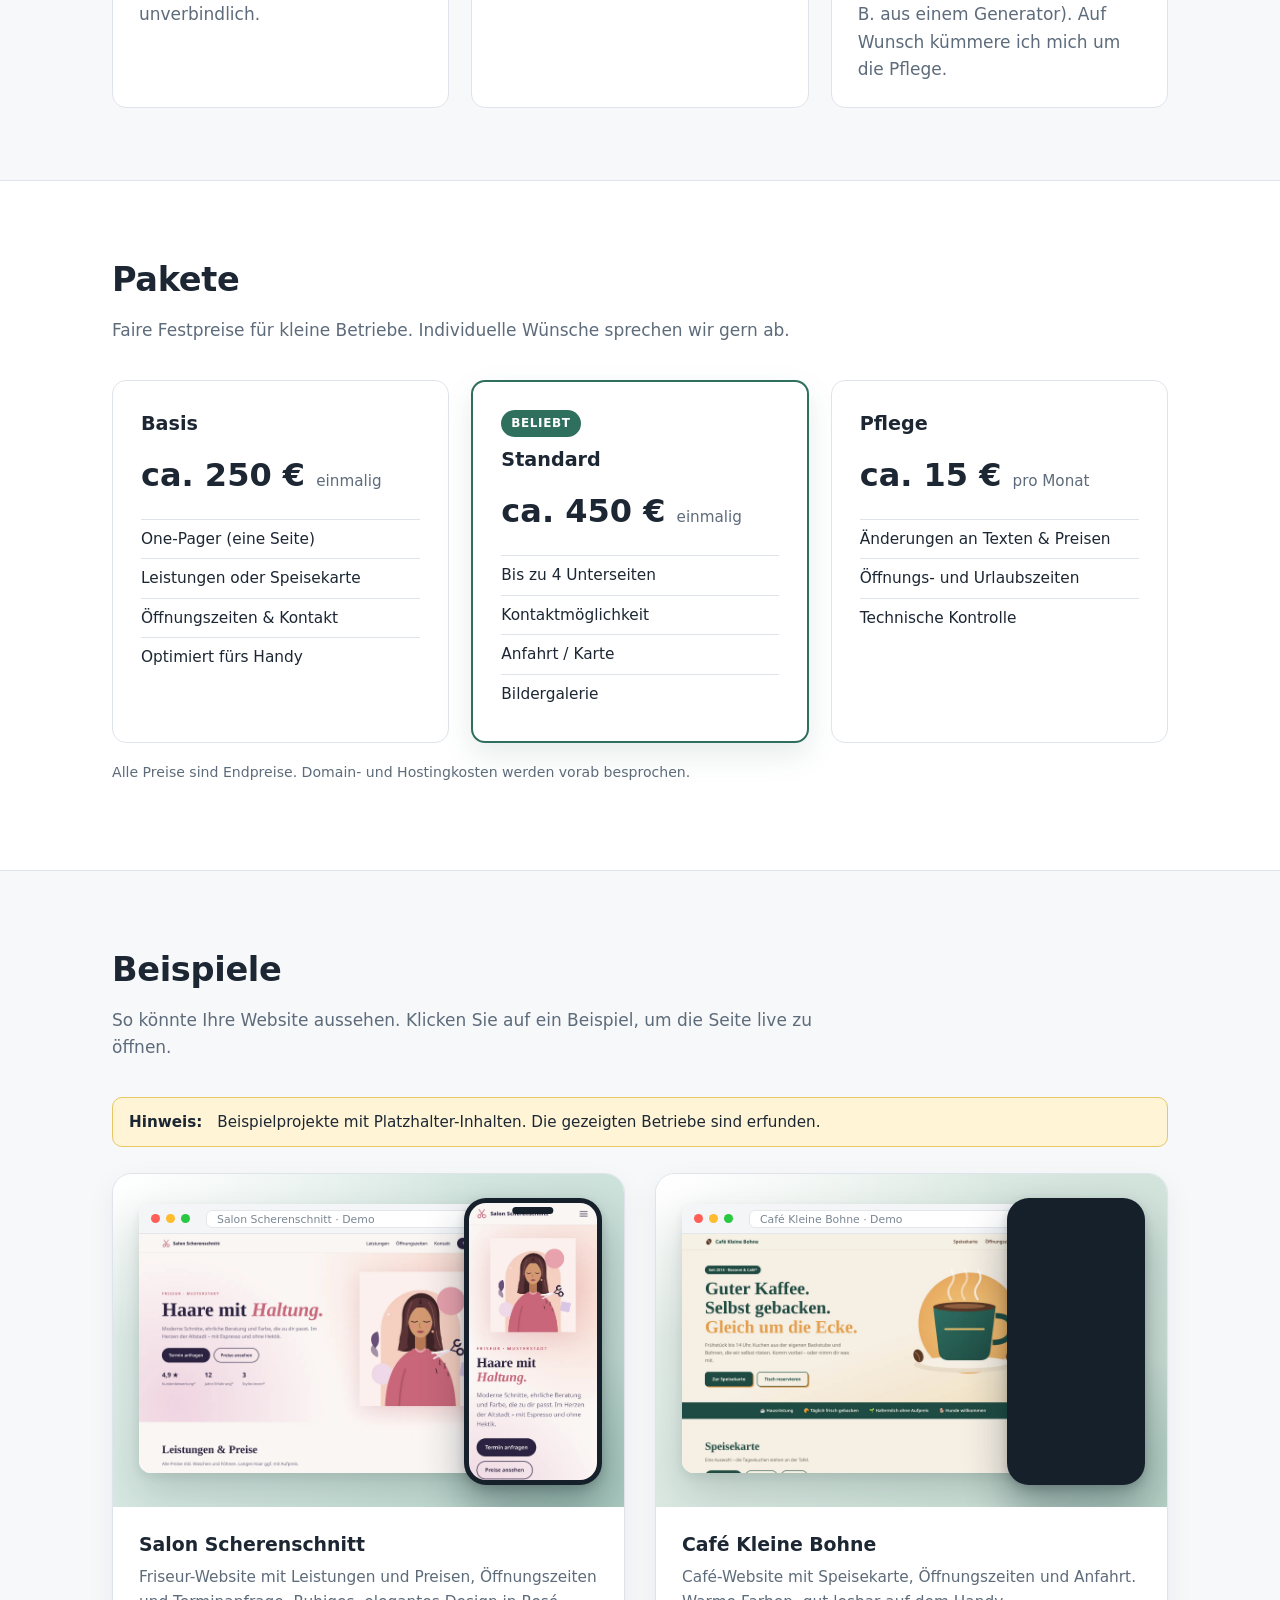
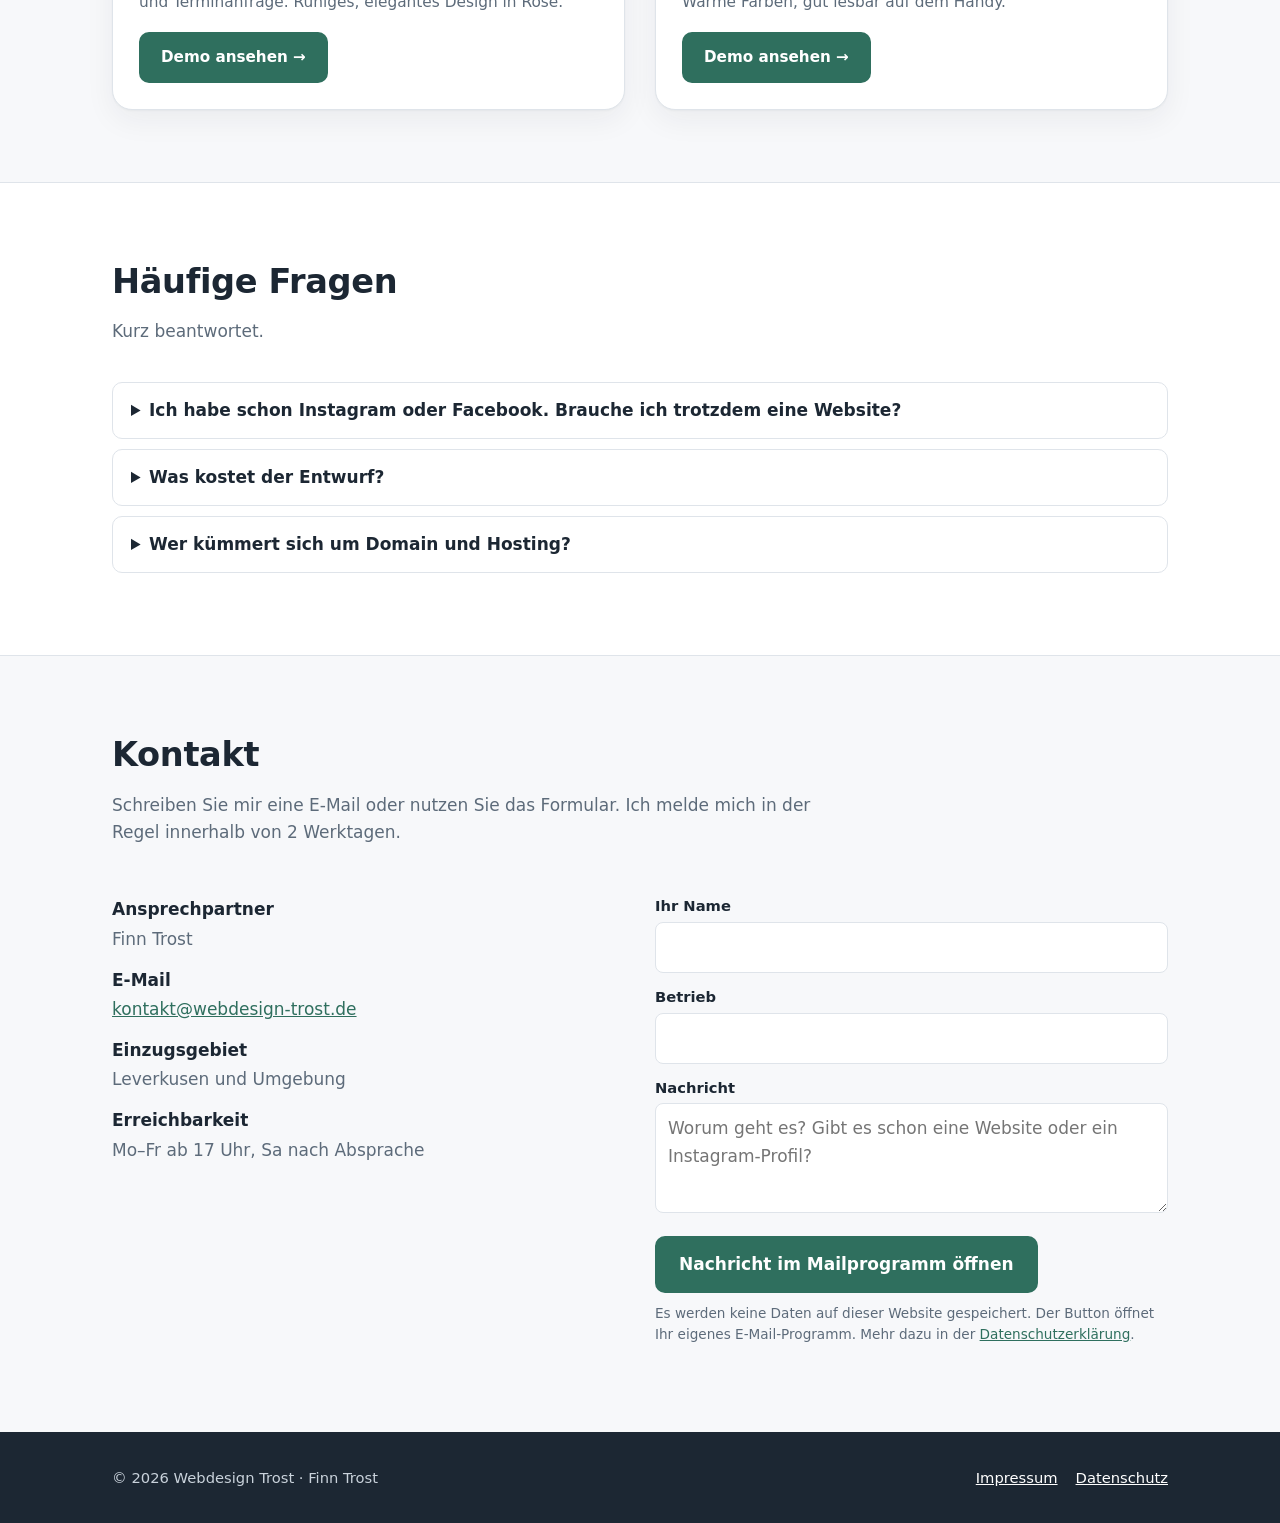
==== commit 525c887c: "Kontakt nur per E-Mail, Impressum und Datenschutz bereinigt" ====
--- a/index.html
+++ b/index.html
@@ -118,11 +118,10 @@
           <li>Änderungen an Texten &amp; Preisen</li>
           <li>Öffnungs- und Urlaubszeiten</li>
           <li>Technische Kontrolle</li>
-          <li>Monatlich kündbar <span class="ph">[prüfen]</span></li>
         </ul>
       </div>
     </div>
-    <p class="note">Alle Preise sind Endpreise. <span class="ph">[Hinweis je nach Steuerstatus, z. B. „Gemäß § 19 UStG wird keine Umsatzsteuer berechnet.“]</span> Domain- und Hostingkosten werden vorab besprochen.</p>
+    <p class="note">Alle Preise sind Endpreise. Domain- und Hostingkosten werden vorab besprochen.</p>
   </div>
 </section>
 
@@ -133,7 +132,7 @@
     <div class="disclaimer"><strong>Hinweis:</strong>&nbsp;Beispielprojekte mit Platzhalter-Inhalten. Die gezeigten Betriebe sind erfunden.</div>
     <div class="pf">
       <article class="pf-card">
-        <a class="mock friseur" href="https://finnthefirst06.github.io/web-demos/friseur/" target="_blank" rel="noopener" aria-label="Salon Scherenschnitt: Demo-Website öffnen (neuer Tab)">
+        <a class="mock friseur" href="https://demo.webdesign-trost.de/friseur/" target="_blank" rel="noopener" aria-label="Salon Scherenschnitt: Demo-Website öffnen (neuer Tab)">
           <div class="browser">
             <div class="bar" aria-hidden="true"><i></i><i></i><i></i><span class="url">Salon Scherenschnitt · Demo</span></div>
             <picture>
@@ -151,11 +150,11 @@
         <div class="pf-meta">
           <h3>Salon Scherenschnitt</h3>
           <p>Friseur-Website mit Leistungen und Preisen, Öffnungszeiten und Terminanfrage. Ruhiges, elegantes Design in Rosé.</p>
-          <a class="btn primary" href="https://finnthefirst06.github.io/web-demos/friseur/" target="_blank" rel="noopener">Demo ansehen <span aria-hidden="true">→</span></a>
+          <a class="btn primary" href="https://demo.webdesign-trost.de/friseur/" target="_blank" rel="noopener">Demo ansehen <span aria-hidden="true">→</span></a>
         </div>
       </article>
       <article class="pf-card">
-        <a class="mock cafe" href="https://finnthefirst06.github.io/web-demos/cafe/" target="_blank" rel="noopener" aria-label="Café Kleine Bohne: Demo-Website öffnen (neuer Tab)">
+        <a class="mock cafe" href="https://demo.webdesign-trost.de/cafe/" target="_blank" rel="noopener" aria-label="Café Kleine Bohne: Demo-Website öffnen (neuer Tab)">
           <div class="browser">
             <div class="bar" aria-hidden="true"><i></i><i></i><i></i><span class="url">Café Kleine Bohne · Demo</span></div>
             <picture>
@@ -173,7 +172,7 @@
         <div class="pf-meta">
           <h3>Café Kleine Bohne</h3>
           <p>Café-Website mit Speisekarte, Öffnungszeiten und Anfahrt. Warme Farben, gut lesbar auf dem Handy.</p>
-          <a class="btn primary" href="https://finnthefirst06.github.io/web-demos/cafe/" target="_blank" rel="noopener">Demo ansehen <span aria-hidden="true">→</span></a>
+          <a class="btn primary" href="https://demo.webdesign-trost.de/cafe/" target="_blank" rel="noopener">Demo ansehen <span aria-hidden="true">→</span></a>
         </div>
       </article>
     </div>
@@ -193,16 +192,15 @@
 <section id="kontakt">
   <div class="wrap">
     <h2>Kontakt</h2>
-    <p class="sub">Schreiben Sie mir oder rufen Sie an. Ich melde mich in der Regel innerhalb von <span class="ph">[X]</span> Werktagen.</p>
+    <p class="sub">Schreiben Sie mir eine E-Mail oder nutzen Sie das Formular. Ich melde mich in der Regel innerhalb von 2 Werktagen.</p>
     <div class="contact">
       <dl>
         <dt>Ansprechpartner</dt><dd>Finn Trost</dd>
-        <dt>Telefon</dt><dd><a href="tel:+491629690748">0162 9690748</a></dd>
-        <dt>E-Mail</dt><dd><a href="mailto:fitro2006@gmail.com">fitro2006@gmail.com</a></dd>
+        <dt>E-Mail</dt><dd><a href="mailto:kontakt@webdesign-trost.de">kontakt@webdesign-trost.de</a></dd>
         <dt>Einzugsgebiet</dt><dd>Leverkusen und Umgebung</dd>
-        <dt>Erreichbarkeit</dt><dd><span class="ph">[z. B. Mo–Fr ab 17 Uhr, Sa nach Absprache]</span></dd>
+        <dt>Erreichbarkeit</dt><dd>Mo–Fr ab 17 Uhr, Sa nach Absprache</dd>
       </dl>
-      <form id="kontaktformular" data-mail="fitro2006@gmail.com">
+      <form id="kontaktformular" data-mail="kontakt@webdesign-trost.de">
         <label for="f-name">Ihr Name</label><input id="f-name" name="name" required>
         <label for="f-betrieb">Betrieb</label><input id="f-betrieb" name="betrieb" required>
         <label for="f-text">Nachricht</label><textarea id="f-text" name="nachricht" required placeholder="Worum geht es? Gibt es schon eine Website oder ein Instagram-Profil?"></textarea>
